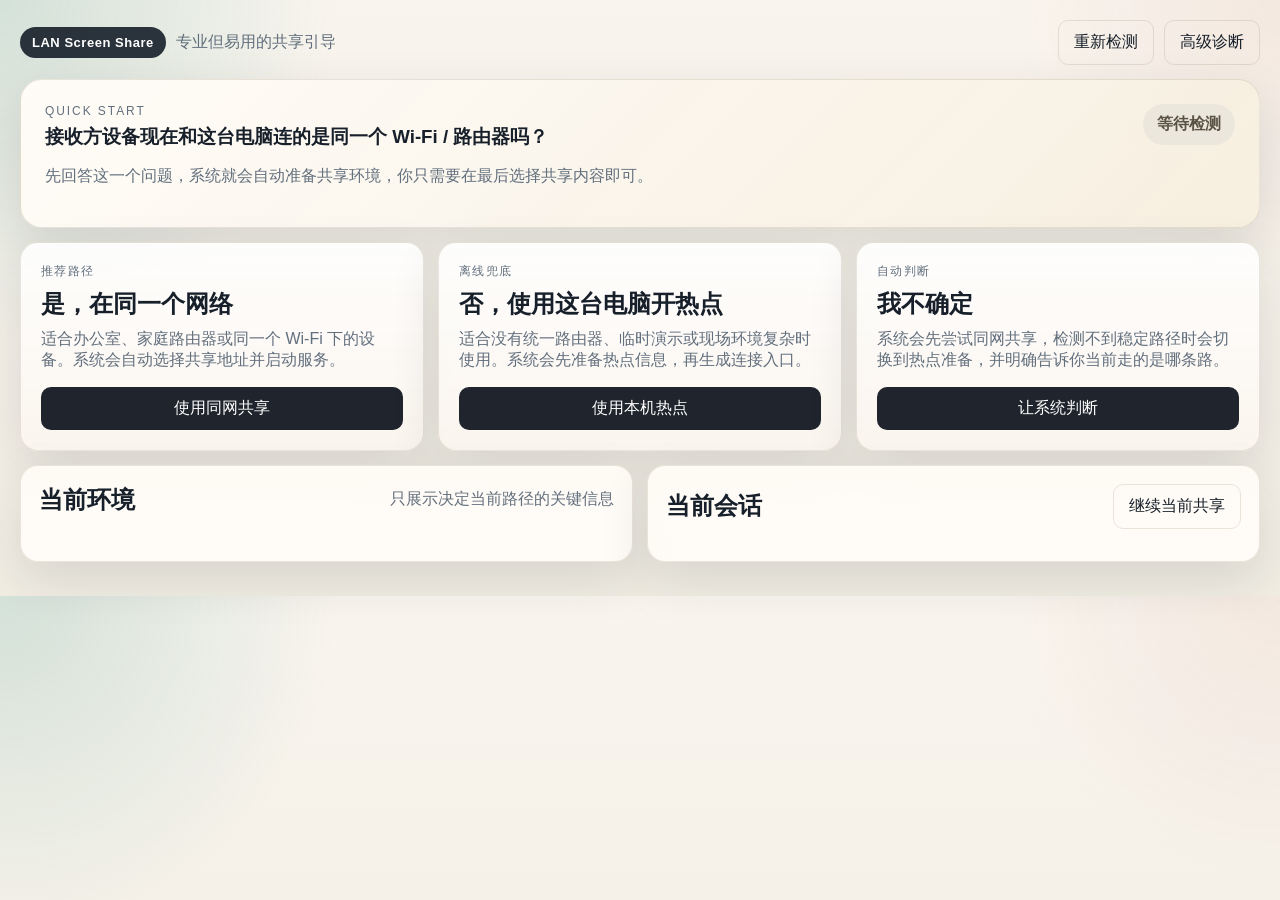
==== src/desktop_host/webui/index.html @ 903e1a06 "bug fix" ====
<!doctype html>
<html lang="zh-CN">
<head>
  <meta charset="utf-8">
  <meta name="viewport" content="width=device-width, initial-scale=1">
  <title>LanScreenShare 引导与控制台</title>
  <link rel="stylesheet" href="./style.css">
</head>
<body>
  <div class="shell">
    <section class="guided-route active" data-route-view="guide">
      <div class="guided-topbar">
        <div class="guided-appmeta">
          <span class="guided-badge">LAN Screen Share</span>
          <span class="muted">专业但易用的共享引导</span>
        </div>
        <div class="action-row compact">
          <button class="ghost" data-command="request-snapshot">重新检测</button>
          <button class="ghost" data-route-target="advanced">高级诊断</button>
        </div>
      </div>

      <article class="guided-status-card">
        <div class="guided-status-head">
          <div>
            <p class="eyebrow">Quick Start</p>
            <h1>接收方设备现在和这台电脑连的是同一个 Wi-Fi / 路由器吗？</h1>
            <p class="subtitle">先回答这一个问题，系统就会自动准备共享环境，你只需要在最后选择共享内容即可。</p>
          </div>
          <div class="status" id="guideBridgeBadge">等待检测</div>
        </div>
      </article>

      <section class="choice-grid">
        <article class="choice-card">
          <div class="choice-copy">
            <p class="choice-kicker">推荐路径</p>
            <h2>是，在同一个网络</h2>
            <p>适合办公室、家庭路由器或同一个 Wi-Fi 下的设备。系统会自动选择共享地址并启动服务。</p>
          </div>
          <button data-guided-choice="lan">使用同网共享</button>
        </article>

        <article class="choice-card">
          <div class="choice-copy">
            <p class="choice-kicker">离线兜底</p>
            <h2>否，使用这台电脑开热点</h2>
            <p>适合没有统一路由器、临时演示或现场环境复杂时使用。系统会先准备热点信息，再生成连接入口。</p>
          </div>
          <button data-guided-choice="hotspot">使用本机热点</button>
        </article>

        <article class="choice-card">
          <div class="choice-copy">
            <p class="choice-kicker">自动判断</p>
            <h2>我不确定</h2>
            <p>系统会先尝试同网共享，检测不到稳定路径时会切换到热点准备，并明确告诉你当前走的是哪条路。</p>
          </div>
          <button data-guided-choice="auto">让系统判断</button>
        </article>
      </section>

      <section class="summary-grid">
        <article class="card">
          <div class="card-head">
            <h2>当前环境</h2>
            <span class="muted">只展示决定当前路径的关键信息</span>
          </div>
          <dl id="guideEnvironmentCard"></dl>
        </article>

        <article class="card">
          <div class="card-head">
            <h2>当前会话</h2>
            <button class="ghost" id="guideResumeBtn" data-guided-action="resume-share">继续当前共享</button>
          </div>
          <dl id="guideSessionCard"></dl>
        </article>
      </section>
    </section>

    <section class="guided-route" data-route-view="prepare" hidden>
      <div class="guided-topbar">
        <div class="guided-appmeta">
          <span class="guided-badge">自动准备</span>
          <span class="muted" id="prepareModeBadgeText">系统正在整理共享路径</span>
        </div>
        <div class="action-row compact">
          <button class="ghost" data-route-target="guide">返回选择</button>
          <button class="ghost" data-route-target="advanced">高级诊断</button>
        </div>
      </div>

      <article class="guided-status-card">
        <div class="guided-status-head">
          <div>
            <p class="eyebrow">Auto Prepare</p>
            <h1 id="prepareTitle">正在准备共享环境</h1>
            <p class="subtitle" id="prepareDetail">系统正在检测网络、整理连接信息，并启动本地共享服务。</p>
          </div>
          <div class="status" id="prepareBadge">处理中</div>
        </div>

        <p class="guided-inline-note" id="prepareModeNote">当前尚未选择路径。</p>
        <div class="step-list" id="prepareSteps"></div>

        <div class="action-row">
          <button id="preparePrimaryBtn" data-guided-action="prepare-primary">继续处理</button>
          <button class="secondary" id="prepareSecondaryBtn" data-guided-action="prepare-secondary">返回选择</button>
          <button class="ghost" data-command="request-snapshot">刷新状态</button>
        </div>
      </article>

      <section class="summary-grid">
        <article class="card">
          <h2>连接方式</h2>
          <dl id="prepareConnectionCard"></dl>
        </article>

        <article class="card">
          <h2>准备状态</h2>
          <dl id="prepareReadinessCard"></dl>
        </article>
      </section>

      <article class="card attention-card" id="prepareIssueCard" hidden>
        <div class="card-head">
          <h2 id="prepareIssueTitle">需要处理的问题</h2>
          <span class="muted" id="prepareIssueTag">阻塞</span>
        </div>
        <p class="attention-text" id="prepareIssueText">当前没有阻塞问题。</p>
      </article>
    </section>

    <section class="guided-route" data-route-view="share" hidden>
      <div class="guided-topbar">
        <div class="guided-appmeta">
          <span class="guided-badge">共享页面</span>
          <span class="muted">把连接方式交给对方，然后开始共享内容</span>
        </div>
        <div class="action-row compact">
          <button class="ghost" data-route-target="guide">更换连接方式</button>
          <button class="ghost" data-route-target="advanced">高级诊断</button>
        </div>
      </div>

      <article class="guided-status-card">
        <div class="guided-status-head">
          <div>
            <p class="eyebrow">Share</p>
            <h1 id="shareTitle">等待选择共享内容</h1>
            <p class="subtitle" id="shareDetail">共享服务已经准备好。点击开始共享，然后在打开的共享窗口中选择要共享的内容。</p>
          </div>
          <div class="status" id="shareBadge">待开始</div>
        </div>

        <p class="guided-inline-note" id="shareHelperText">对方可以先扫码或打开地址，你再开始共享窗口或屏幕。</p>

        <div class="action-row large-actions">
          <button id="shareStartBtn" data-guided-action="open-share">开始共享</button>
          <button class="secondary" id="shareStopBtn" data-guided-action="stop-share">停止共享</button>
          <button class="secondary" id="shareChooseBtn" data-guided-action="choose-share">选择共享窗口</button>
        </div>
      </article>

      <article class="card attention-card" id="shareAttentionCard" hidden>
        <div class="card-head">
          <h2 id="shareAttentionTitle">共享前还差一步</h2>
          <button class="secondary" id="shareAttentionBtn" data-guided-action="share-attention-action">去处理</button>
        </div>
        <p class="attention-text" id="shareAttentionText">当前没有额外提醒。</p>
      </article>

      <section class="summary-grid">
        <article class="card">
          <div class="card-head">
            <h2>让对方连接</h2>
            <div class="action-row compact">
              <button class="secondary" data-command="copy-viewer-url">复制地址</button>
              <button class="ghost" data-command="show-qr">显示二维码</button>
            </div>
          </div>
          <dl id="shareAccessCard"></dl>
        </article>

        <article class="card">
          <h2>当前连接方式</h2>
          <dl id="shareMethodCard"></dl>
        </article>
      </section>

      <section class="summary-grid">
        <article class="card">
          <h2>连接状态</h2>
          <dl id="shareSessionCard"></dl>
        </article>

        <article class="card">
          <h2>下一步</h2>
          <div class="suggestions" id="shareNextSteps"></div>
        </article>
      </section>

      <section class="summary-grid">
        <article class="card debug-card">
          <div class="card-head">
            <h2>Debug Trace</h2>
            <button class="ghost" id="shareDebugClearBtn" data-local-action="clear-share-debug">Clear</button>
          </div>
          <dl id="shareDebugMeta"></dl>
          <pre class="debug-log" id="shareDebugLog">No debug entries yet.</pre>
        </article>
      </section>
    </section>

    <div class="advanced-shell" data-route-view="advanced" hidden>
      <header class="hero">
        <div class="hero-copy">
          <p class="eyebrow">Migration Workspace</p>
          <h1>HTML Admin Shell</h1>
          <p class="subtitle">The desktop-only admin shell is now the primary operator workspace for Dashboard, Session, Network, Sharing, Monitor, Diagnostics, and Settings.</p>
        </div>
        <div class="hero-meta">
          <div class="status idle" id="bridgeStatus">Waiting for bridge</div>
          <div class="action-row compact">
            <button class="ghost" data-route-target="last-simple">返回简化模式</button>
          </div>
          <div class="native-note">The HTML admin shell now owns the main workflow. Native pages remain in place only as a fallback when WebView2 is unavailable.</div>
        </div>
      </header>

      <nav class="tabs">
        <button class="tab active" data-tab="dashboard">Dashboard</button>
        <button class="tab" data-tab="session">Session</button>
        <button class="tab" data-tab="network">Network</button>
        <button class="tab" data-tab="sharing">Sharing</button>
        <button class="tab" data-tab="monitor">Monitor</button>
        <button class="tab" data-tab="diagnostics">Diagnostics</button>
        <button class="tab" data-tab="settings">Settings</button>
      </nav>

      <section class="view active" data-view="dashboard">
        <section class="dashboard-lead">
          <article class="status-panel">
            <div class="status-kicker">Current Readiness</div>
            <div class="status-label" id="dashboardStateLabel">Waiting</div>
            <div class="status-detail" id="dashboardStateDetail">Requesting state from the native bridge.</div>
            <dl class="status-grid" id="dashboardStatusGrid"></dl>
            <div class="action-row">
              <button data-command="start-and-open-host">Start Sharing</button>
              <button class="secondary" data-tab-target="session">Continue Setup</button>
              <button class="secondary" data-command="refresh-network">Refresh Network</button>
              <button class="ghost" data-command="request-snapshot">Refresh Snapshot</button>
            </div>
          </article>
        </section>

        <section class="summary-grid">
          <article class="card">
            <h2>Network</h2>
            <dl id="dashboardNetworkCard"></dl>
          </article>
          <article class="card">
            <h2>Service</h2>
            <dl id="dashboardServiceCard"></dl>
          </article>
          <article class="card">
            <h2>Sharing</h2>
            <dl id="dashboardSharingCard"></dl>
          </article>
          <article class="card">
            <h2>Health</h2>
            <dl id="dashboardHealthCard"></dl>
          </article>
        </section>

        <section class="summary-grid">
          <article class="card">
            <div class="card-head">
              <h2>Share Wizard Handoff</h2>
              <button class="ghost" data-command="show-share-wizard">Open Share Wizard</button>
            </div>
            <dl id="dashboardHandoffCard"></dl>
            <div class="action-row compact">
              <button data-command="show-share-wizard">Open Share Wizard</button>
              <button class="secondary" data-command="show-qr">Show QR / Share Card</button>
              <button class="secondary" data-command="copy-viewer-url">Copy Viewer URL</button>
            </div>
          </article>
          <article class="card">
            <div class="card-head">
              <h2>Quick Fix</h2>
              <span class="muted">Shortest recovery path before opening full diagnostics.</span>
            </div>
            <div class="quick-fix-list" id="dashboardQuickFixes"></div>
          </article>
        </section>

        <section class="card">
          <div class="card-head">
            <h2>Recent Suggestions</h2>
          </div>
          <div class="suggestions" id="suggestions"></div>
        </section>
      </section>

      <section class="view" data-view="session">
        <section class="session-layout">
          <article class="card form-card">
            <div class="card-head">
              <h2>Session Basics</h2>
              <button class="ghost" data-command="generate-room-token">Auto Generate</button>
            </div>
            <label class="field">
              <span>Room</span>
              <input id="roomInput" type="text" autocomplete="off">
            </label>
            <label class="field">
              <span>Token</span>
              <input id="tokenInput" type="text" autocomplete="off">
            </label>
            <label class="field">
              <span>Bind</span>
              <input id="bindInput" type="text" autocomplete="off">
            </label>
            <label class="field">
              <span>Port</span>
              <input id="portInput" type="number" min="1" max="65535">
            </label>
            <div class="action-row compact">
              <button data-command="apply-session">Apply Session</button>
              <button class="secondary" data-command="refresh-network">Refresh IP</button>
            </div>

            <div class="divider"></div>

            <h3>Run Control</h3>
            <div class="action-grid">
              <button data-command="start-server">Start</button>
              <button class="secondary" data-command="stop-server">Stop</button>
              <button class="secondary" data-command="service-only">Service Only</button>
              <button data-command="start-and-open-host">Start + Open Host</button>
            </div>
          </article>

          <article class="stack">
            <section class="card">
              <div class="card-head">
                <h2>Session Summary</h2>
                <button class="ghost" data-command="copy-viewer-url">Copy Viewer URL</button>
              </div>
              <dl id="sessionSummary"></dl>
            </section>
            <section class="card">
              <div class="card-head">
                <h2>Runtime</h2>
                <button class="ghost" data-command="open-host">Open Host</button>
              </div>
              <dl id="sessionRuntimeCard"></dl>
            </section>
            <section class="card preview-card">
              <div class="card-head">
                <div>
                  <h2>Host Preview</h2>
                  <p class="muted">The same `/host` page is embedded here so the operator can stay inside Session Setup.</p>
                </div>
                <div class="action-row compact">
                  <div class="status idle status-inline" id="hostPreviewBadge">Idle</div>
                  <button class="ghost" data-local-action="reload-preview">Reload Preview</button>
                  <button class="secondary" data-command="open-host">Open Host In Browser</button>
                </div>
              </div>

              <div class="preview-surface">
                <iframe
                  id="hostPreviewFrame"
                  title="Host Preview"
                  referrerpolicy="no-referrer"
                  allow="display-capture *">
                </iframe>
                <div class="preview-empty" id="hostPreviewEmpty">
                  <div class="preview-empty-inner">
                    <h3 id="hostPreviewEmptyTitle">Host Preview Unavailable</h3>
                    <p id="hostPreviewEmptyBody">Start the local service first, then the embedded Host page can load inside this panel.</p>
                    <div class="action-row">
                      <button data-command="start-server">Start Service</button>
                      <button class="secondary" data-command="open-host">Open Host In Browser</button>
                      <button class="ghost" data-command="request-snapshot">Refresh Snapshot</button>
                    </div>
                  </div>
                </div>
              </div>

              <p class="preview-note" id="hostPreviewNote">The preview only bypasses local self-signed certificates for loopback or private-LAN URLs in this desktop session.</p>
            </section>
          </article>
        </section>
      </section>

      <section class="view" data-view="network">
        <section class="summary-grid">
          <article class="card">
            <div class="card-head">
              <h2>Current Network Summary</h2>
              <button class="ghost" data-command="refresh-network">Re-Detect</button>
            </div>
            <dl id="networkSummary"></dl>
          </article>
          <article class="card">
            <h2>Wi-Fi Direct / Pairing</h2>
            <dl id="wifiDirectCard"></dl>
            <div class="action-row">
              <button class="secondary" data-command="open-connected-devices">Open Connected Devices</button>
              <button class="ghost" data-command="open-hotspot-settings">Open System Settings</button>
            </div>
          </article>
        </section>

        <section class="summary-grid">
          <article class="card">
            <div class="card-head">
              <h2>Remote Viewer Path</h2>
              <button class="ghost" data-command="run-network-diagnostics">Run Diagnostics</button>
            </div>
            <dl id="networkDiagnosticsCard"></dl>
            <div class="action-row">
              <button data-command="open-firewall-settings">Open Firewall Settings</button>
              <button class="secondary" data-command="run-network-diagnostics">Collect Report</button>
              <button class="secondary" data-command="check-webview-runtime">Check WebView2 Runtime</button>
              <button class="secondary" data-command="trust-local-certificate">Trust Local Certificate</button>
              <button class="ghost" data-command="export-remote-probe-guide">Export Probe Guide</button>
            </div>
          </article>
        </section>

        <section class="card">
          <div class="card-head">
            <h2>Adapter Candidates</h2>
            <span class="muted">Choose which LAN address should be treated as the primary sharing endpoint.</span>
          </div>
          <div class="candidate-list" id="adapterList"></div>
        </section>

        <section class="summary-grid">
          <article class="card form-card">
            <div class="card-head">
              <h2>Hotspot</h2>
              <button class="ghost" data-command="auto-hotspot">Auto Generate</button>
            </div>
            <label class="field">
              <span>SSID</span>
              <input id="hotspotSsidInput" type="text" autocomplete="off">
            </label>
            <label class="field">
              <span>Password</span>
              <input id="hotspotPasswordInput" type="text" autocomplete="off">
            </label>
            <div class="action-row compact">
              <button id="applyHotspotBtn" data-command="apply-hotspot">Apply Hotspot Config</button>
              <button id="startHotspotBtn" class="secondary" data-command="start-hotspot">Start Hotspot</button>
              <button id="stopHotspotBtn" class="secondary" data-command="stop-hotspot">Stop Hotspot</button>
              <button class="ghost" data-command="open-hotspot-settings">System Hotspot Settings</button>
            </div>
          </article>
          <article class="card">
            <h2>Hotspot Status</h2>
            <dl id="hotspotCard"></dl>
          </article>
        </section>
      </section>

      <section class="view" data-view="sharing">
        <section class="summary-grid">
          <article class="card">
            <div class="card-head">
              <h2>Access Entry</h2>
              <button class="ghost" data-command="request-snapshot">Refresh Snapshot</button>
            </div>
            <dl id="sharingAccessCard"></dl>
            <div class="action-row">
              <button data-command="copy-host-url">Copy Host URL</button>
              <button class="secondary" data-command="copy-viewer-url">Copy Viewer URL</button>
              <button class="secondary" data-command="open-host">Open Host</button>
              <button class="secondary" data-command="open-viewer">Open Viewer</button>
            </div>
          </article>
          <article class="card">
            <div class="card-head">
              <h2>Offline Materials</h2>
              <button class="ghost" data-command="export-bundle">Export Bundle</button>
            </div>
            <dl id="sharingMaterialCard"></dl>
            <div class="action-row">
              <button data-command="show-share-wizard">Open Share Wizard</button>
              <button class="secondary" data-command="open-output">Open Output Folder</button>
              <button class="secondary" data-command="refresh-bundle">Refresh Bundle</button>
            </div>
          </article>
        </section>

        <section class="card">
          <h2>Access Guidance</h2>
          <div class="guide-list" id="sharingGuide"></div>
        </section>
      </section>

      <section class="view" data-view="monitor">
        <section class="metric-grid" id="monitorMetrics"></section>
        <section class="summary-grid">
          <article class="card">
            <h2>Timeline</h2>
            <pre id="timelineText">No timeline events yet.</pre>
          </article>
          <article class="card">
            <h2>Live Log Tail</h2>
            <pre id="logTailText">No logs yet.</pre>
          </article>
        </section>
      </section>

      <section class="view" data-view="diagnostics">
        <section class="summary-grid">
          <article class="card">
            <h2>Checklist</h2>
            <div class="checklist" id="diagChecklist"></div>
          </article>
          <article class="card">
            <h2>Actions</h2>
            <div class="suggestions" id="diagActions"></div>
          </article>
        </section>

        <section class="summary-grid">
          <article class="card">
            <h2>Export Paths</h2>
            <dl id="diagPaths"></dl>
            <div class="action-row">
              <button data-command="open-output">Open Output</button>
              <button class="secondary" data-command="open-report">Open Report</button>
              <button class="secondary" data-command="refresh-bundle">Refresh Bundle</button>
              <button class="ghost" data-command="export-bundle">Export Bundle</button>
            </div>
          </article>
          <article class="card">
            <h2>Current Warning</h2>
            <p class="muted" id="diagWarningText">None</p>
            <div class="action-row compact">
              <button data-command="open-firewall-settings">Open Firewall Settings</button>
              <button class="secondary" data-command="run-network-diagnostics">Run Network Diagnostics</button>
              <button class="secondary" data-command="check-webview-runtime">Check WebView2 Runtime</button>
              <button class="secondary" data-command="trust-local-certificate">Trust Local Certificate</button>
              <button class="ghost" data-command="export-remote-probe-guide">Export Probe Guide</button>
            </div>
          </article>
        </section>
      </section>

      <section class="view" data-view="settings">
        <section class="summary-grid">
          <article class="card">
            <h2>General</h2>
            <dl id="settingsGeneral"></dl>
          </article>
          <article class="card">
            <h2>Sharing Defaults</h2>
            <dl id="settingsSharing"></dl>
          </article>
          <article class="card">
            <h2>Logging</h2>
            <dl id="settingsLogging"></dl>
          </article>
          <article class="card">
            <h2>Advanced</h2>
            <dl id="settingsAdvanced"></dl>
          </article>
        </section>
      </section>

      <section class="card">
        <div class="card-head">
          <h2>Raw Snapshot</h2>
          <div class="action-row compact">
            <button class="ghost" data-command="request-snapshot">Refresh Snapshot</button>
            <span class="muted">Useful while the HTML shell is still under active migration.</span>
          </div>
        </div>
        <pre id="rawState">{}</pre>
      </section>
    </div>
  </div>

  <script src="./app.js"></script>
</body>
</html>
---- src/desktop_host/webui/style.css ----
:root {
  color-scheme: light;
  --bg: #f1ede3;
  --ink: #17202a;
  --muted: #626f7d;
  --card: rgba(255, 252, 247, 0.94);
  --line: rgba(110, 87, 49, 0.14);
  --accent: #0f7b6c;
  --accent-soft: #d2f0eb;
  --danger: #bb4d3f;
  --shadow: 0 18px 50px rgba(23, 32, 42, 0.12);
  --font: "Segoe UI", "Aptos", sans-serif;
}

* {
  box-sizing: border-box;
}

body {
  margin: 0;
  font-family: var(--font);
  color: var(--ink);
  background:
    radial-gradient(circle at top left, rgba(15, 123, 108, 0.16), transparent 24%),
    radial-gradient(circle at top right, rgba(187, 77, 63, 0.08), transparent 20%),
    linear-gradient(180deg, #f9f5ee 0%, var(--bg) 100%);
}

.shell {
  max-width: 1320px;
  margin: 0 auto;
  padding: 20px;
}

.guided-route[hidden],
.advanced-shell[hidden] {
  display: none;
}

.guided-route {
  animation: fade-in 180ms ease-out;
}

.guided-topbar {
  display: flex;
  justify-content: space-between;
  align-items: center;
  gap: 18px;
  margin-bottom: 14px;
}

.guided-appmeta {
  display: flex;
  flex-wrap: wrap;
  gap: 10px;
  align-items: center;
}

.guided-badge {
  display: inline-flex;
  align-items: center;
  padding: 8px 12px;
  border-radius: 999px;
  background: rgba(23, 32, 42, 0.9);
  color: #fff;
  font-size: 13px;
  font-weight: 600;
  letter-spacing: 0.04em;
}

.guided-status-card {
  background: linear-gradient(135deg, rgba(255, 252, 247, 0.98), rgba(246, 238, 223, 0.96));
  border: 1px solid var(--line);
  border-radius: 22px;
  box-shadow: var(--shadow);
  padding: 24px;
  margin-bottom: 14px;
}

.guided-status-head {
  display: flex;
  justify-content: space-between;
  gap: 18px;
  align-items: flex-start;
}

.guided-inline-note {
  margin: 14px 0 0;
  color: var(--muted);
  max-width: 860px;
}

.choice-grid {
  display: grid;
  grid-template-columns: repeat(3, minmax(0, 1fr));
  gap: 14px;
  margin-bottom: 14px;
}

.choice-card {
  display: grid;
  gap: 16px;
  padding: 20px;
  border-radius: 18px;
  border: 1px solid var(--line);
  background:
    linear-gradient(180deg, rgba(255, 255, 255, 0.9), rgba(250, 245, 238, 0.96));
  box-shadow: var(--shadow);
}

.choice-copy {
  display: grid;
  gap: 10px;
}

.choice-kicker {
  margin: 0;
  font-size: 12px;
  letter-spacing: 0.12em;
  text-transform: uppercase;
  color: var(--accent);
}

.choice-card h2 {
  font-size: 24px;
  line-height: 1.2;
}

.choice-card p {
  margin: 0;
  color: var(--muted);
}

.step-list {
  display: grid;
  gap: 10px;
  margin: 18px 0;
}

.step-item {
  display: grid;
  grid-template-columns: 36px 1fr;
  gap: 12px;
  align-items: center;
  padding: 12px 14px;
  border-radius: 14px;
  border: 1px solid rgba(115, 94, 61, 0.14);
  background: rgba(255, 255, 255, 0.74);
}

.step-index {
  display: inline-flex;
  align-items: center;
  justify-content: center;
  width: 36px;
  height: 36px;
  border-radius: 999px;
  background: rgba(23, 32, 42, 0.08);
  color: var(--ink);
  font-weight: 700;
}

.step-copy {
  display: grid;
  gap: 4px;
}

.step-copy strong {
  font-size: 15px;
}

.step-copy span {
  color: var(--muted);
  font-size: 13px;
}

.step-item.is-complete {
  border-color: rgba(15, 123, 108, 0.22);
  background: rgba(210, 240, 235, 0.8);
}

.step-item.is-complete .step-index {
  background: var(--accent);
  color: #fff;
}

.step-item.is-current {
  border-color: rgba(15, 123, 108, 0.28);
  box-shadow: 0 0 0 3px rgba(15, 123, 108, 0.08);
}

.step-item.is-blocked {
  border-color: rgba(187, 77, 63, 0.3);
  background: rgba(187, 77, 63, 0.08);
}

.step-item.is-blocked .step-index {
  background: var(--danger);
  color: #fff;
}

.attention-card {
  margin-bottom: 14px;
  border-color: rgba(214, 161, 70, 0.2);
  background: rgba(255, 250, 240, 0.96);
}

.attention-text {
  margin: 0;
  color: #5f4a22;
  line-height: 1.6;
}

.debug-card {
  display: grid;
  gap: 14px;
}

.debug-log {
  margin: 0;
  min-height: 180px;
  max-height: 320px;
  overflow: auto;
  padding: 14px;
  border-radius: 14px;
  border: 1px solid rgba(23, 32, 42, 0.12);
  background: rgba(23, 32, 42, 0.96);
  color: #d9efe9;
  font: 12px/1.5 Consolas, "Cascadia Mono", monospace;
  white-space: pre-wrap;
  word-break: break-word;
}

.large-actions button {
  min-width: 148px;
}

.advanced-shell {
  display: block;
}

.hero,
.tabs,
.card {
  animation: fade-in 180ms ease-out;
}

.hero {
  display: flex;
  justify-content: space-between;
  gap: 24px;
  align-items: stretch;
  margin-bottom: 18px;
}

.eyebrow {
  margin: 0 0 6px;
  font-size: 12px;
  letter-spacing: 0.16em;
  text-transform: uppercase;
  color: var(--muted);
}

h1,
h2,
h3 {
  margin: 0;
}

.subtitle,
.muted {
  color: var(--muted);
}

.hero-meta {
  display: flex;
  flex-direction: column;
  gap: 10px;
  align-items: flex-end;
}

.status {
  padding: 10px 14px;
  border-radius: 999px;
  background: #ece7dc;
  color: #5a5345;
  font-weight: 600;
}

.status.ok {
  background: var(--accent-soft);
  color: var(--accent);
}

.status.warn {
  background: rgba(214, 161, 70, 0.18);
  color: #8c5a0a;
}

.status-inline {
  padding: 8px 12px;
  font-size: 13px;
}

.native-note {
  max-width: 320px;
  text-align: right;
  color: var(--muted);
  font-size: 13px;
}

.tabs {
  display: flex;
  flex-wrap: wrap;
  gap: 10px;
  margin-bottom: 18px;
}

button {
  border: 0;
  border-radius: 10px;
  padding: 11px 15px;
  background: #20242c;
  color: #fff;
  cursor: pointer;
  font: inherit;
}

button:hover {
  background: #2d343f;
}

.tab,
.ghost,
.secondary {
  background: transparent;
  color: var(--ink);
  border: 1px solid var(--line);
}

.tab.active {
  background: #20242c;
  color: #fff;
}

.ghost:hover,
.secondary:hover,
.tab:hover {
  background: #e2dccf;
}

.view {
  display: none;
  margin-bottom: 14px;
}

.view.active {
  display: block;
}

.dashboard-lead {
  margin-bottom: 14px;
}

.status-panel {
  background: linear-gradient(135deg, rgba(255, 252, 247, 0.98), rgba(245, 239, 227, 0.96));
  border: 1px solid var(--line);
  border-radius: 22px;
  box-shadow: var(--shadow);
  padding: 22px;
}

.status-kicker {
  font-size: 12px;
  letter-spacing: 0.12em;
  text-transform: uppercase;
  color: var(--muted);
  margin-bottom: 8px;
}

.status-label {
  font-size: 34px;
  line-height: 1.1;
  font-weight: 700;
  margin-bottom: 8px;
}

.tone-ready,
.tone-sharing {
  color: var(--accent);
}

.tone-error {
  color: var(--danger);
}

.tone-not-ready {
  color: #6b5b43;
}

.status-detail {
  color: var(--muted);
  margin-bottom: 14px;
  max-width: 760px;
}

.summary-grid,
.status-grid,
.session-layout,
.metric-grid,
.action-grid {
  display: grid;
  gap: 14px;
}

.summary-grid {
  grid-template-columns: repeat(2, minmax(0, 1fr));
  margin-bottom: 14px;
}

.status-grid {
  grid-template-columns: repeat(2, minmax(0, 1fr));
  margin: 0 0 18px;
}

.session-layout {
  grid-template-columns: minmax(320px, 420px) minmax(0, 1fr);
}

.metric-grid {
  grid-template-columns: repeat(5, minmax(0, 1fr));
  margin-bottom: 14px;
}

.action-grid {
  grid-template-columns: repeat(2, minmax(0, 1fr));
}

.card {
  background: var(--card);
  border: 1px solid var(--line);
  border-radius: 18px;
  box-shadow: var(--shadow);
  padding: 18px;
}

.card-head {
  display: flex;
  justify-content: space-between;
  align-items: center;
  gap: 12px;
  margin-bottom: 12px;
}

dl {
  margin: 14px 0 0;
}

.row {
  display: grid;
  grid-template-columns: 132px 1fr;
  gap: 10px;
  padding: 8px 0;
  border-bottom: 1px solid rgba(215, 206, 192, 0.6);
}

.row:last-child {
  border-bottom: 0;
}

dt {
  color: var(--muted);
}

dd {
  margin: 0;
  word-break: break-word;
}

.action-row {
  display: flex;
  flex-wrap: wrap;
  gap: 10px;
}

.action-row.compact {
  align-items: center;
}

.suggestions,
.guide-list,
.candidate-list,
.checklist,
.stack {
  display: grid;
  gap: 12px;
}

.suggestion,
.guide,
.candidate,
.checkitem,
.metric {
  padding: 14px;
  border-radius: 14px;
  border: 1px solid var(--line);
  background: rgba(255, 255, 255, 0.74);
}

.suggestion h3,
.guide h3,
.candidate h3,
.preview-card h2 {
  margin: 0 0 6px;
}

.suggestion p,
.guide p,
.candidate p,
.preview-card p,
.checkitem span {
  margin: 0;
  color: var(--muted);
}

.candidate {
  display: flex;
  justify-content: space-between;
  align-items: center;
  gap: 12px;
}

.chip-row {
  display: flex;
  flex-wrap: wrap;
  gap: 8px;
  margin-top: 10px;
}

.chip {
  padding: 4px 10px;
  border-radius: 999px;
  background: var(--accent-soft);
  color: var(--accent);
  font-size: 12px;
}

.checkitem {
  display: flex;
  justify-content: space-between;
  gap: 12px;
}

.field {
  display: grid;
  gap: 8px;
  margin-bottom: 12px;
}

.field span {
  color: var(--muted);
  font-size: 13px;
}

input {
  width: 100%;
  padding: 12px 13px;
  border-radius: 12px;
  border: 1px solid rgba(115, 94, 61, 0.2);
  background: rgba(255, 255, 255, 0.88);
  font: inherit;
  color: var(--ink);
}

.divider {
  height: 1px;
  background: var(--line);
  margin: 18px 0;
}

.metric {
  display: grid;
  gap: 8px;
}

.metric span {
  color: var(--muted);
  font-size: 12px;
  text-transform: uppercase;
  letter-spacing: 0.08em;
}

.metric strong {
  font-size: 24px;
}

.empty {
  padding: 20px;
  border-radius: 14px;
  border: 1px dashed var(--line);
  color: var(--muted);
}

.preview-surface {
  position: relative;
  min-height: 460px;
  border-radius: 16px;
  overflow: hidden;
  border: 1px solid rgba(115, 94, 61, 0.18);
  background:
    linear-gradient(180deg, rgba(13, 20, 30, 0.96), rgba(23, 31, 43, 0.98));
}

.preview-surface iframe {
  display: block;
  width: 100%;
  min-height: 460px;
  border: 0;
  background: #0f141b;
}

.preview-empty {
  position: absolute;
  inset: 0;
  display: flex;
  align-items: center;
  justify-content: center;
  padding: 24px;
  background:
    linear-gradient(180deg, rgba(15, 20, 27, 0.82), rgba(15, 20, 27, 0.58));
  color: #f4f6f8;
}

.preview-empty[hidden] {
  display: none;
}

.preview-empty-inner {
  max-width: 540px;
  text-align: center;
}

.preview-empty h3 {
  margin: 0 0 10px;
  font-size: 28px;
}

.preview-empty p,
.preview-note {
  color: var(--muted);
}

.preview-empty p {
  margin: 0 0 16px;
  color: rgba(244, 246, 248, 0.82);
}

.preview-note {
  margin: 14px 0 0;
}

pre {
  margin: 0;
  overflow: auto;
  padding: 14px;
  border-radius: 12px;
  background: #171b22;
  color: #eef2f7;
  min-height: 240px;
  white-space: pre-wrap;
}

@keyframes fade-in {
  from {
    opacity: 0;
    transform: translateY(8px);
  }
  to {
    opacity: 1;
    transform: translateY(0);
  }
}

@media (max-width: 900px) {
  .shell {
    padding: 16px;
  }

  .guided-topbar,
  .guided-status-head {
    flex-direction: column;
    align-items: flex-start;
  }

  .hero {
    flex-direction: column;
  }

  .hero-meta {
    align-items: flex-start;
  }

  .native-note {
    text-align: left;
    max-width: none;
  }

  .summary-grid,
  .status-grid,
  .session-layout,
  .metric-grid,
  .action-grid,
  .choice-grid {
    grid-template-columns: 1fr;
  }

  .row,
  .checkitem,
  .candidate {
    grid-template-columns: 1fr;
    display: grid;
  }

  .preview-surface,
  .preview-surface iframe {
    min-height: 320px;
  }
}

.quick-fix-list {
  display: grid;
  gap: 10px;
}

.quick-fix {
  display: flex;
  justify-content: space-between;
  align-items: flex-start;
  gap: 12px;
  padding: 12px 0;
  border-bottom: 1px solid rgba(215, 206, 192, 0.6);
}

.quick-fix:last-child {
  border-bottom: 0;
  padding-bottom: 0;
}

.quick-fix h3 {
  margin: 0 0 6px;
  font-size: 15px;
}

.quick-fix p {
  margin: 0;
  color: var(--muted);
}
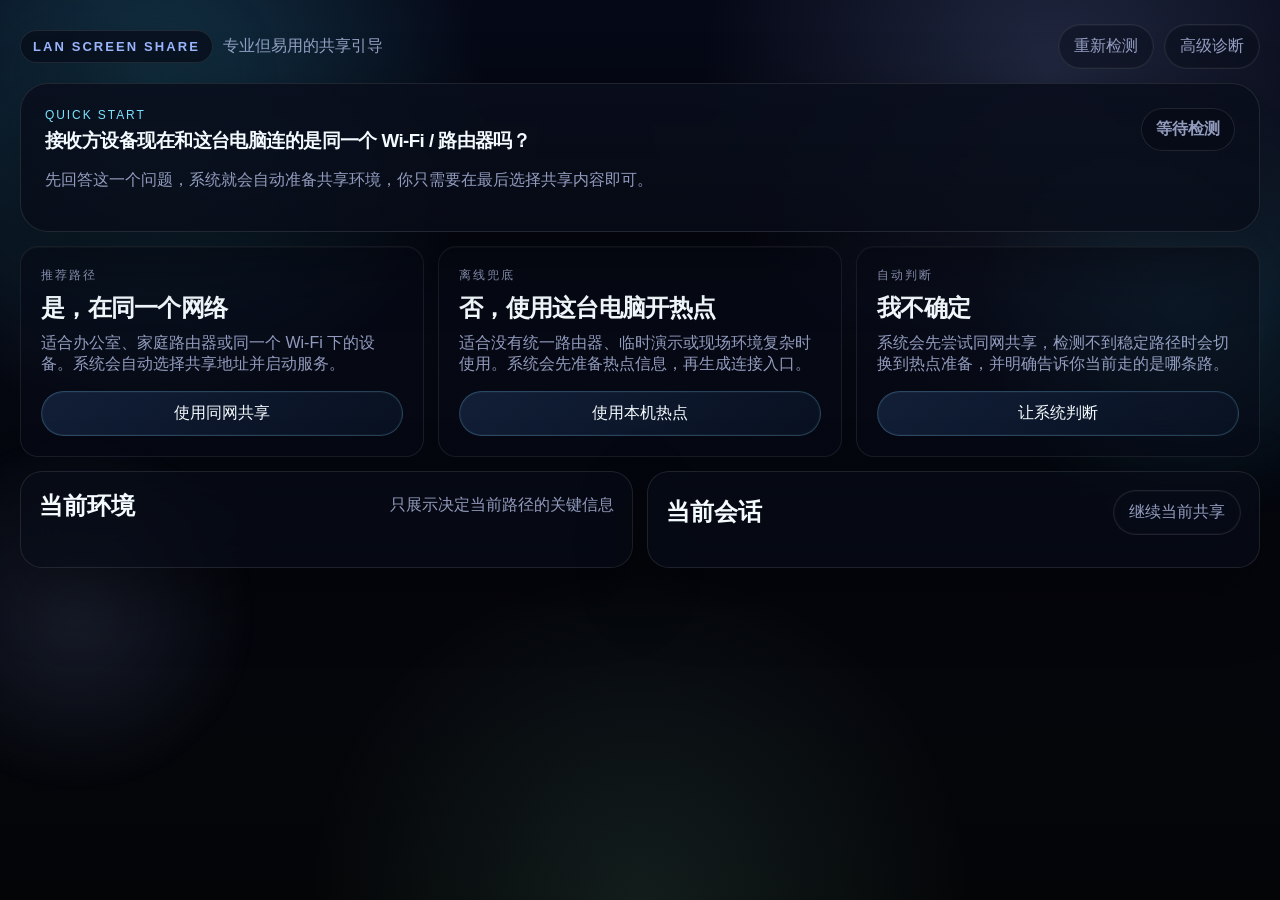
==== commit ec7a6381: "style update" ====
--- a/src/desktop_host/webui/index.html
+++ b/src/desktop_host/webui/index.html
@@ -3,10 +3,11 @@
 <head>
   <meta charset="utf-8">
   <meta name="viewport" content="width=device-width, initial-scale=1">
+  <meta name="theme-color" content="#050816">
   <title>LanScreenShare 引导与控制台</title>
   <link rel="stylesheet" href="./style.css">
 </head>
-<body>
+<body class="admin-page">
   <div class="shell">
     <section class="guided-route active" data-route-view="guide">
       <div class="guided-topbar">
@@ -391,7 +392,7 @@
                 </div>
               </div>
 
-              <p class="preview-note" id="hostPreviewNote">The preview only bypasses local self-signed certificates for loopback or private-LAN URLs in this desktop session.</p>
+              <p class="preview-note" id="hostPreviewNote">The preview loads the local host page over plain HTTP inside this desktop session.</p>
             </section>
           </article>
         </section>
@@ -427,7 +428,6 @@
               <button data-command="open-firewall-settings">Open Firewall Settings</button>
               <button class="secondary" data-command="run-network-diagnostics">Collect Report</button>
               <button class="secondary" data-command="check-webview-runtime">Check WebView2 Runtime</button>
-              <button class="secondary" data-command="trust-local-certificate">Trust Local Certificate</button>
               <button class="ghost" data-command="export-remote-probe-guide">Export Probe Guide</button>
             </div>
           </article>
@@ -548,7 +548,6 @@
               <button data-command="open-firewall-settings">Open Firewall Settings</button>
               <button class="secondary" data-command="run-network-diagnostics">Run Network Diagnostics</button>
               <button class="secondary" data-command="check-webview-runtime">Check WebView2 Runtime</button>
-              <button class="secondary" data-command="trust-local-certificate">Trust Local Certificate</button>
               <button class="ghost" data-command="export-remote-probe-guide">Export Probe Guide</button>
             </div>
           </article>
--- a/src/desktop_host/webui/style.css
+++ b/src/desktop_host/webui/style.css
@@ -1,15 +1,21 @@
 :root {
-  color-scheme: light;
-  --bg: #f1ede3;
-  --ink: #17202a;
-  --muted: #626f7d;
-  --card: rgba(255, 252, 247, 0.94);
-  --line: rgba(110, 87, 49, 0.14);
-  --accent: #0f7b6c;
-  --accent-soft: #d2f0eb;
-  --danger: #bb4d3f;
-  --shadow: 0 18px 50px rgba(23, 32, 42, 0.12);
-  --font: "Segoe UI", "Aptos", sans-serif;
+  color-scheme: dark;
+  --bg: #050816;
+  --bg-alt: #0b1220;
+  --ink: #f4fbff;
+  --muted: rgba(201, 212, 255, 0.72);
+  --card: rgba(8, 12, 24, 0.76);
+  --card-strong: rgba(6, 12, 24, 0.9);
+  --line: rgba(255, 255, 255, 0.1);
+  --line-strong: rgba(125, 211, 252, 0.22);
+  --accent: #7ce2ff;
+  --accent-strong: #9cb7ff;
+  --accent-soft: rgba(72, 214, 255, 0.14);
+  --ok: #8ff2d0;
+  --warn: #ffe18c;
+  --danger: #ff9a9a;
+  --shadow: 0 24px 68px rgba(0, 0, 0, 0.42);
+  --font: "Segoe UI Variable Display", "Aptos", "Segoe UI", sans-serif;
 }
 
 * {
@@ -21,9 +27,40 @@
   font-family: var(--font);
   color: var(--ink);
   background:
-    radial-gradient(circle at top left, rgba(15, 123, 108, 0.16), transparent 24%),
-    radial-gradient(circle at top right, rgba(187, 77, 63, 0.08), transparent 20%),
-    linear-gradient(180deg, #f9f5ee 0%, var(--bg) 100%);
+    radial-gradient(circle at 12% 10%, rgba(72, 214, 255, 0.22), transparent 24%),
+    radial-gradient(circle at 82% 8%, rgba(156, 183, 255, 0.18), transparent 26%),
+    radial-gradient(circle at 50% 100%, rgba(143, 242, 208, 0.1), transparent 30%),
+    linear-gradient(180deg, #050816 0%, #040507 100%);
+  min-height: 100vh;
+  overflow-x: hidden;
+  position: relative;
+}
+
+body::before,
+body::after {
+  content: "";
+  position: fixed;
+  inset: auto;
+  border-radius: 999px;
+  pointer-events: none;
+  filter: blur(10px);
+  opacity: 0.8;
+}
+
+body::before {
+  top: 10vh;
+  right: -10vw;
+  width: 34vw;
+  height: 34vw;
+  background: radial-gradient(circle, rgba(72, 214, 255, 0.18) 0%, rgba(72, 214, 255, 0) 72%);
+}
+
+body::after {
+  left: -8vw;
+  bottom: 12vh;
+  width: 28vw;
+  height: 28vw;
+  background: radial-gradient(circle, rgba(156, 183, 255, 0.16) 0%, rgba(156, 183, 255, 0) 72%);
 }
 
 .shell {
@@ -755,3 +792,320 @@
   margin: 0;
   color: var(--muted);
 }
+
+button,
+input,
+.card,
+.status-panel,
+.guided-status-card,
+.choice-card,
+.step-item,
+.suggestion,
+.guide,
+.candidate,
+.checkitem,
+.metric,
+.preview-surface,
+.debug-log,
+pre {
+  transition:
+    background-color 180ms ease,
+    border-color 180ms ease,
+    box-shadow 180ms ease,
+    color 180ms ease,
+    transform 180ms ease;
+}
+
+button {
+  border: 1px solid var(--line);
+  border-radius: 999px;
+  background: rgba(11, 20, 34, 0.78);
+  color: var(--ink);
+  backdrop-filter: blur(16px);
+  box-shadow: inset 0 0 0 1px rgba(255, 255, 255, 0.03);
+}
+
+button:hover {
+  background: rgba(18, 30, 52, 0.92);
+  border-color: var(--line-strong);
+  transform: translateY(-1px);
+}
+
+button:focus-visible,
+input:focus-visible {
+  outline: none;
+  box-shadow: 0 0 0 3px rgba(72, 214, 255, 0.18);
+}
+
+.tab,
+.ghost,
+.secondary {
+  background: rgba(8, 12, 24, 0.42);
+  color: var(--muted);
+  border-color: var(--line);
+}
+
+.tab.active,
+.guided-badge,
+button:not(.tab):not(.ghost):not(.secondary) {
+  background: linear-gradient(135deg, rgba(18, 32, 57, 0.96), rgba(9, 18, 34, 0.92));
+  border-color: rgba(125, 211, 252, 0.24);
+  color: var(--ink);
+}
+
+.ghost:hover,
+.secondary:hover,
+.tab:hover {
+  background: rgba(14, 26, 46, 0.92);
+  color: var(--ink);
+}
+
+.shell {
+  position: relative;
+  z-index: 1;
+  max-width: 1360px;
+  padding-top: 24px;
+  padding-bottom: 40px;
+}
+
+.muted,
+.subtitle,
+.native-note,
+.guided-inline-note,
+.status-detail,
+.preview-note,
+.empty,
+dt,
+.field span,
+.step-copy span,
+.suggestion p,
+.guide p,
+.candidate p,
+.preview-card p,
+.checkitem span,
+.quick-fix p {
+  color: var(--muted);
+}
+
+.guided-badge,
+.choice-kicker,
+.eyebrow,
+.status-kicker {
+  letter-spacing: 0.16em;
+  text-transform: uppercase;
+}
+
+.guided-badge,
+.status,
+.chip,
+.status-inline {
+  border: 1px solid var(--line);
+  backdrop-filter: blur(18px);
+}
+
+.guided-badge {
+  background: rgba(8, 12, 24, 0.74);
+  color: var(--accent-strong);
+  box-shadow: var(--shadow);
+}
+
+.guided-status-card,
+.status-panel,
+.card {
+  background:
+    linear-gradient(180deg, rgba(9, 14, 28, 0.9), rgba(7, 11, 22, 0.82));
+  border: 1px solid var(--line);
+  box-shadow: var(--shadow);
+  backdrop-filter: blur(22px);
+}
+
+.guided-status-card,
+.status-panel {
+  border-radius: 28px;
+}
+
+.card {
+  border-radius: 22px;
+}
+
+.choice-card,
+.suggestion,
+.guide,
+.candidate,
+.checkitem,
+.metric {
+  background: rgba(8, 12, 24, 0.56);
+  border: 1px solid rgba(255, 255, 255, 0.08);
+  box-shadow: inset 0 1px 0 rgba(255, 255, 255, 0.04);
+}
+
+.choice-card:hover,
+.suggestion:hover,
+.guide:hover,
+.candidate:hover,
+.metric:hover {
+  border-color: var(--line-strong);
+  background: rgba(10, 16, 30, 0.72);
+}
+
+.choice-kicker,
+.eyebrow,
+.status-kicker,
+.metric span {
+  color: var(--accent);
+}
+
+.status {
+  background: rgba(8, 12, 24, 0.7);
+  color: var(--muted);
+}
+
+.status.ok {
+  background: rgba(14, 40, 33, 0.74);
+  border-color: rgba(143, 242, 208, 0.24);
+  color: var(--ok);
+}
+
+.status.warn {
+  background: rgba(43, 29, 8, 0.74);
+  border-color: rgba(255, 225, 140, 0.24);
+  color: var(--warn);
+}
+
+.tone-ready,
+.tone-sharing {
+  color: var(--accent);
+}
+
+.tone-error {
+  color: var(--danger);
+}
+
+.tone-not-ready {
+  color: var(--muted);
+}
+
+.step-item {
+  border-color: rgba(255, 255, 255, 0.08);
+  background: rgba(8, 12, 24, 0.54);
+}
+
+.step-index {
+  background: rgba(255, 255, 255, 0.06);
+  color: var(--ink);
+  box-shadow: inset 0 0 0 1px rgba(255, 255, 255, 0.05);
+}
+
+.step-item.is-complete {
+  border-color: rgba(143, 242, 208, 0.22);
+  background: rgba(12, 34, 28, 0.76);
+}
+
+.step-item.is-complete .step-index {
+  background: linear-gradient(135deg, #54ddff, #84f0d1);
+  color: #041018;
+}
+
+.step-item.is-current {
+  border-color: var(--line-strong);
+  box-shadow:
+    0 0 0 3px rgba(72, 214, 255, 0.08),
+    inset 0 1px 0 rgba(255, 255, 255, 0.04);
+}
+
+.step-item.is-blocked {
+  border-color: rgba(255, 154, 154, 0.28);
+  background: rgba(49, 18, 26, 0.8);
+}
+
+.step-item.is-blocked .step-index {
+  background: linear-gradient(135deg, #ffb0b0, #ff8b8b);
+  color: #1a0307;
+}
+
+.attention-card {
+  border-color: rgba(255, 225, 140, 0.2);
+  background: linear-gradient(180deg, rgba(42, 28, 8, 0.88), rgba(28, 20, 10, 0.82));
+}
+
+.attention-text {
+  color: rgba(255, 237, 177, 0.94);
+}
+
+.row,
+.quick-fix {
+  border-bottom-color: rgba(255, 255, 255, 0.07);
+}
+
+.chip {
+  background: rgba(72, 214, 255, 0.12);
+  color: var(--accent);
+  border: 1px solid rgba(72, 214, 255, 0.14);
+}
+
+input {
+  border-color: rgba(255, 255, 255, 0.1);
+  background: rgba(6, 12, 24, 0.72);
+  color: var(--ink);
+  box-shadow: inset 0 1px 0 rgba(255, 255, 255, 0.03);
+}
+
+input::placeholder {
+  color: rgba(201, 212, 255, 0.42);
+}
+
+.divider {
+  background: rgba(255, 255, 255, 0.08);
+}
+
+.debug-log,
+pre {
+  border: 1px solid rgba(255, 255, 255, 0.08);
+  background: rgba(4, 9, 19, 0.94);
+  color: #c9d4ff;
+  box-shadow: inset 0 1px 0 rgba(255, 255, 255, 0.03);
+}
+
+.preview-surface {
+  border-color: rgba(255, 255, 255, 0.1);
+  background:
+    radial-gradient(circle at top, rgba(34, 69, 194, 0.16), transparent 36%),
+    linear-gradient(180deg, rgba(6, 12, 24, 0.96), rgba(4, 8, 18, 0.98));
+  box-shadow: var(--shadow);
+}
+
+.preview-surface iframe {
+  background: #04070e;
+}
+
+.preview-empty {
+  background:
+    linear-gradient(180deg, rgba(4, 8, 18, 0.82), rgba(4, 8, 18, 0.62));
+  color: var(--ink);
+}
+
+.preview-empty p {
+  color: rgba(244, 246, 248, 0.8);
+}
+
+.metric strong,
+.status-label,
+.choice-card h2,
+.guided-status-card h1,
+.preview-empty h3 {
+  letter-spacing: -0.03em;
+}
+
+.status-grid .card,
+.summary-grid .card,
+.action-grid .card,
+.session-layout .card {
+  background: rgba(8, 12, 24, 0.7);
+}
+
+@media (max-width: 900px) {
+  .shell {
+    padding-top: 18px;
+    padding-bottom: 28px;
+  }
+}
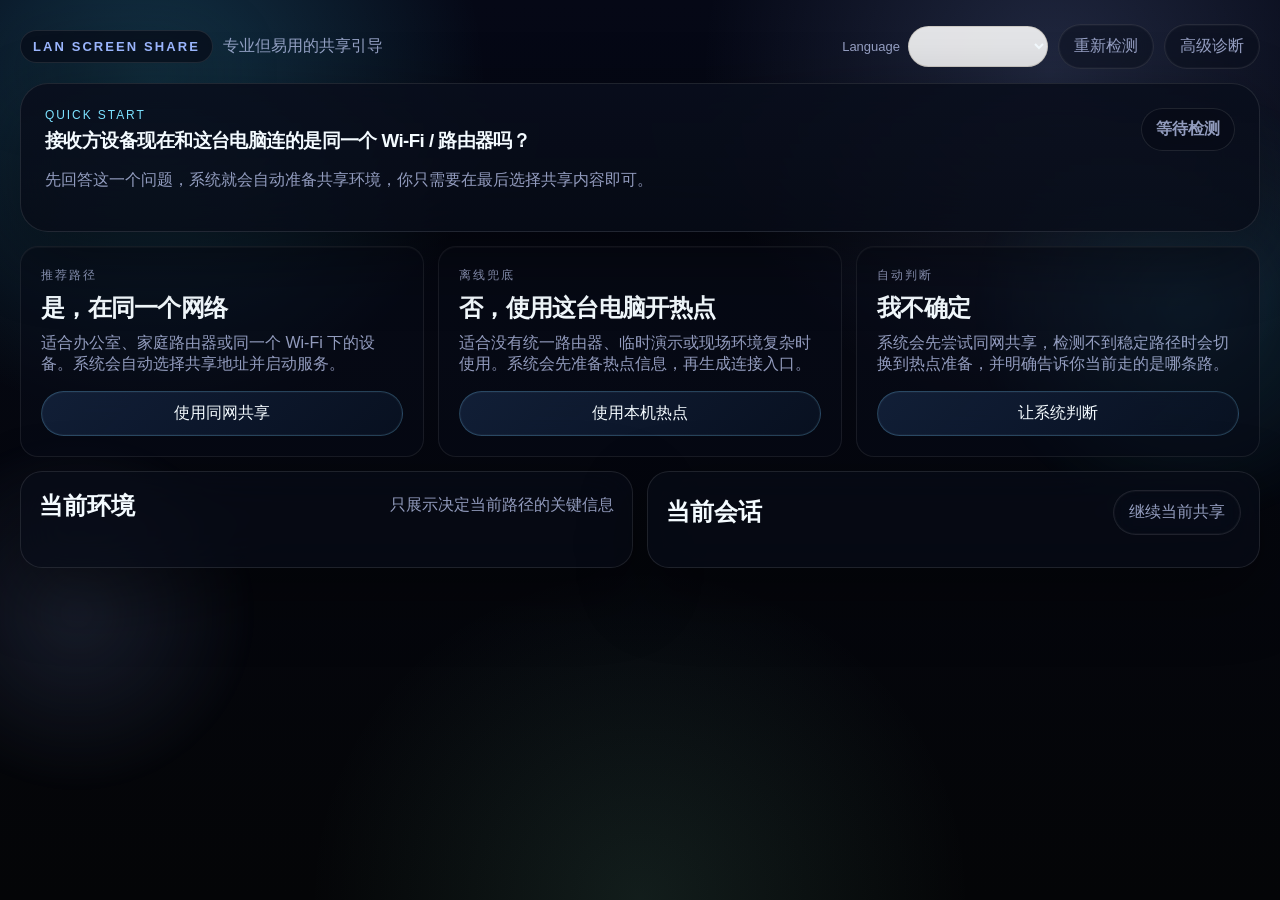
==== commit 2a0163af: "add i18n support" ====
--- a/src/desktop_host/webui/index.html
+++ b/src/desktop_host/webui/index.html
@@ -16,6 +16,10 @@
           <span class="muted">专业但易用的共享引导</span>
         </div>
         <div class="action-row compact">
+          <label class="locale-inline">
+            <span>Language</span>
+            <select data-language-select></select>
+          </label>
           <button class="ghost" data-command="request-snapshot">重新检测</button>
           <button class="ghost" data-route-target="advanced">高级诊断</button>
         </div>
@@ -87,6 +91,10 @@
           <span class="muted" id="prepareModeBadgeText">系统正在整理共享路径</span>
         </div>
         <div class="action-row compact">
+          <label class="locale-inline">
+            <span>Language</span>
+            <select data-language-select></select>
+          </label>
           <button class="ghost" data-route-target="guide">返回选择</button>
           <button class="ghost" data-route-target="advanced">高级诊断</button>
         </div>
@@ -140,6 +148,10 @@
           <span class="muted">把连接方式交给对方，然后开始共享内容</span>
         </div>
         <div class="action-row compact">
+          <label class="locale-inline">
+            <span>Language</span>
+            <select data-language-select></select>
+          </label>
           <button class="ghost" data-route-target="guide">更换连接方式</button>
           <button class="ghost" data-route-target="advanced">高级诊断</button>
         </div>
@@ -224,6 +236,10 @@
         <div class="hero-meta">
           <div class="status idle" id="bridgeStatus">Waiting for bridge</div>
           <div class="action-row compact">
+            <label class="locale-inline">
+              <span>Language</span>
+              <select data-language-select></select>
+            </label>
             <button class="ghost" data-route-target="last-simple">返回简化模式</button>
           </div>
           <div class="native-note">The HTML admin shell now owns the main workflow. Native pages remain in place only as a fallback when WebView2 is unavailable.</div>
@@ -588,6 +604,7 @@
     </div>
   </div>
 
+  <script src="/assets/i18n.js"></script>
   <script src="./app.js"></script>
 </body>
 </html>
--- a/src/desktop_host/webui/style.css
+++ b/src/desktop_host/webui/style.css
@@ -599,7 +599,8 @@
   font-size: 13px;
 }
 
-input {
+input,
+select {
   width: 100%;
   padding: 12px 13px;
   border-radius: 12px;
@@ -607,6 +608,24 @@
   background: rgba(255, 255, 255, 0.88);
   font: inherit;
   color: var(--ink);
+}
+
+.locale-inline {
+  display: inline-flex;
+  align-items: center;
+  gap: 8px;
+}
+
+.locale-inline span {
+  color: var(--muted);
+  font-size: 13px;
+}
+
+.locale-inline select {
+  width: auto;
+  min-width: 140px;
+  padding: 10px 12px;
+  border-radius: 999px;
 }
 
 .divider {
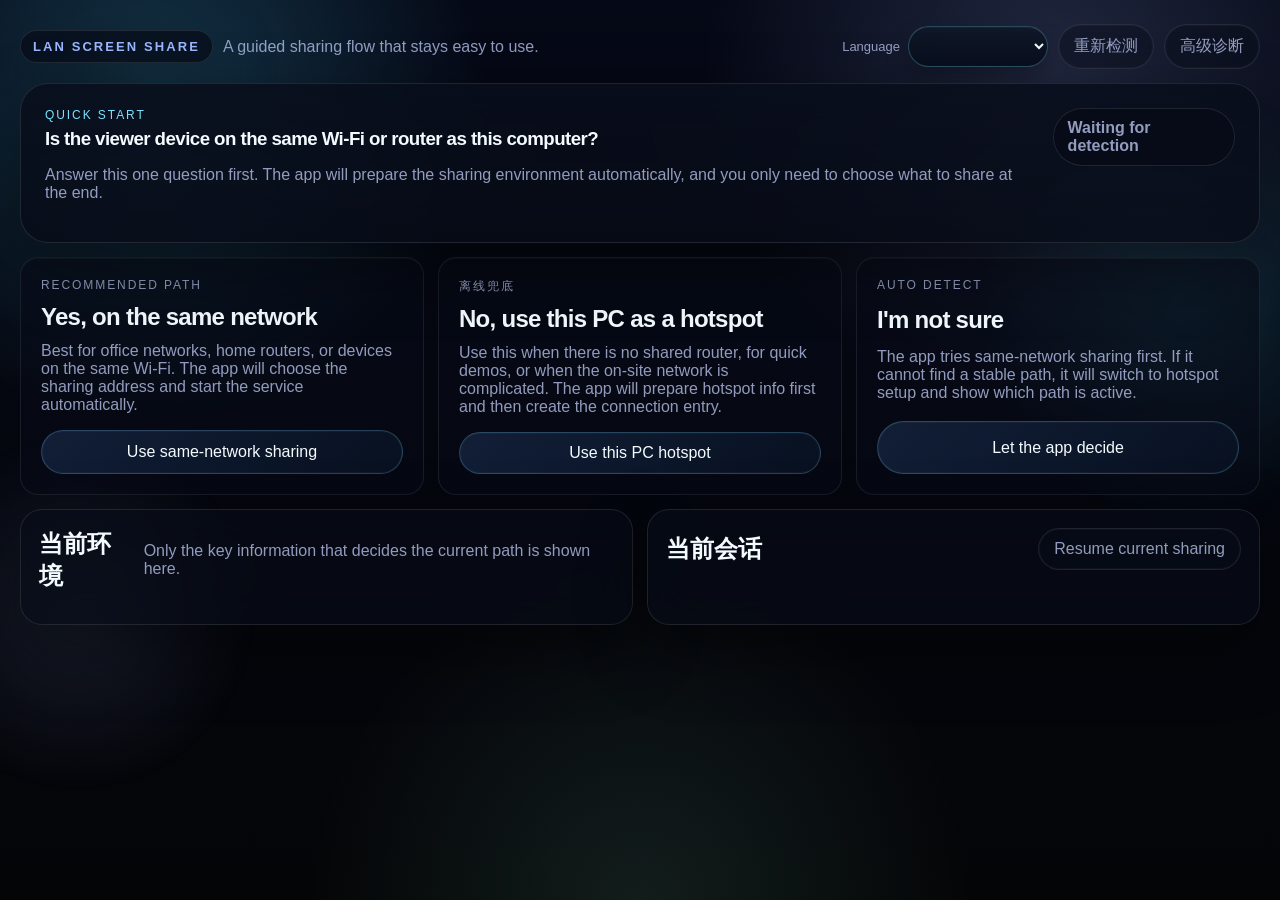
==== commit 8320c55d: "更新安装包" ====
--- a/src/desktop_host/webui/index.html
+++ b/src/desktop_host/webui/index.html
@@ -604,6 +604,13 @@
     </div>
   </div>
 
+  <script>
+    window.LanShareI18nConfig = {
+      useStorage: false,
+      persist: false,
+      initialLocale: (navigator.languages && navigator.languages[0]) || navigator.language || document.documentElement.lang || "en"
+    };
+  </script>
   <script src="/assets/i18n.js"></script>
   <script src="./app.js"></script>
 </body>
--- a/src/desktop_host/webui/style.css
+++ b/src/desktop_host/webui/style.css
@@ -626,6 +626,31 @@
   min-width: 140px;
   padding: 10px 12px;
   border-radius: 999px;
+  color-scheme: dark;
+  border-color: rgba(124, 226, 255, 0.28);
+  background-color: rgba(8, 14, 28, 0.98);
+  background:
+    linear-gradient(180deg, rgba(16, 24, 40, 0.96), rgba(8, 14, 28, 0.96));
+  color: var(--ink);
+  box-shadow: inset 0 1px 0 rgba(255, 255, 255, 0.04), 0 12px 24px rgba(0, 0, 0, 0.24);
+}
+
+.locale-inline select:hover,
+.locale-inline select:focus {
+  border-color: rgba(124, 226, 255, 0.5);
+  background-color: rgba(10, 18, 34, 0.98);
+  background:
+    linear-gradient(180deg, rgba(20, 30, 48, 0.98), rgba(10, 18, 34, 0.98));
+}
+
+.locale-inline select option {
+  background: #0a1220;
+  color: var(--ink);
+}
+
+.locale-inline select option:checked {
+  background: #7ce2ff;
+  color: #03111f;
 }
 
 .divider {
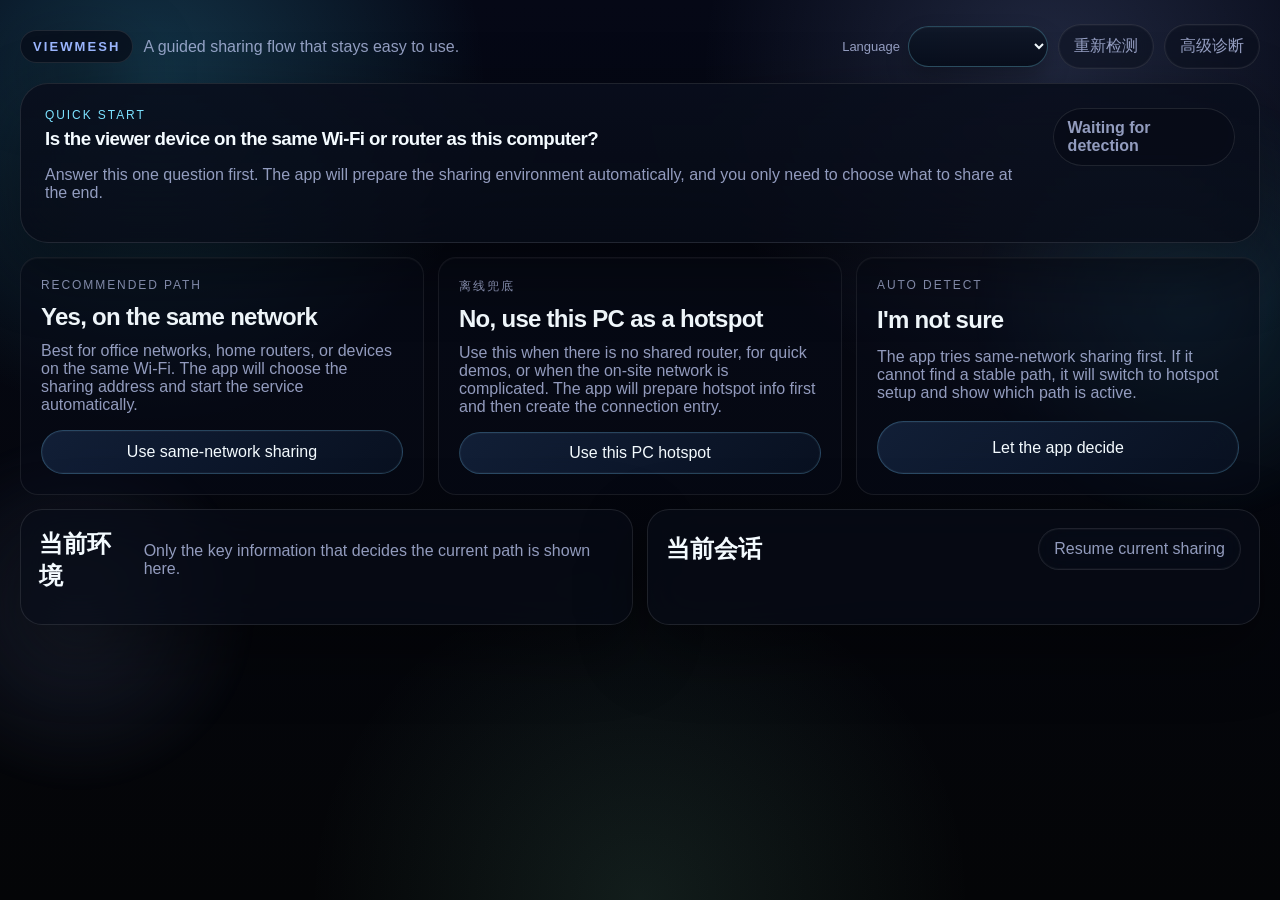
==== commit ab13f4f0: "更新软件名称" ====
--- a/src/desktop_host/webui/index.html
+++ b/src/desktop_host/webui/index.html
@@ -4,7 +4,7 @@
   <meta charset="utf-8">
   <meta name="viewport" content="width=device-width, initial-scale=1">
   <meta name="theme-color" content="#050816">
-  <title>LanScreenShare 引导与控制台</title>
+  <title>ViewMesh 引导与控制台</title>
   <link rel="stylesheet" href="./style.css">
 </head>
 <body class="admin-page">
@@ -12,7 +12,7 @@
     <section class="guided-route active" data-route-view="guide">
       <div class="guided-topbar">
         <div class="guided-appmeta">
-          <span class="guided-badge">LAN Screen Share</span>
+          <span class="guided-badge">ViewMesh</span>
           <span class="muted">专业但易用的共享引导</span>
         </div>
         <div class="action-row compact">
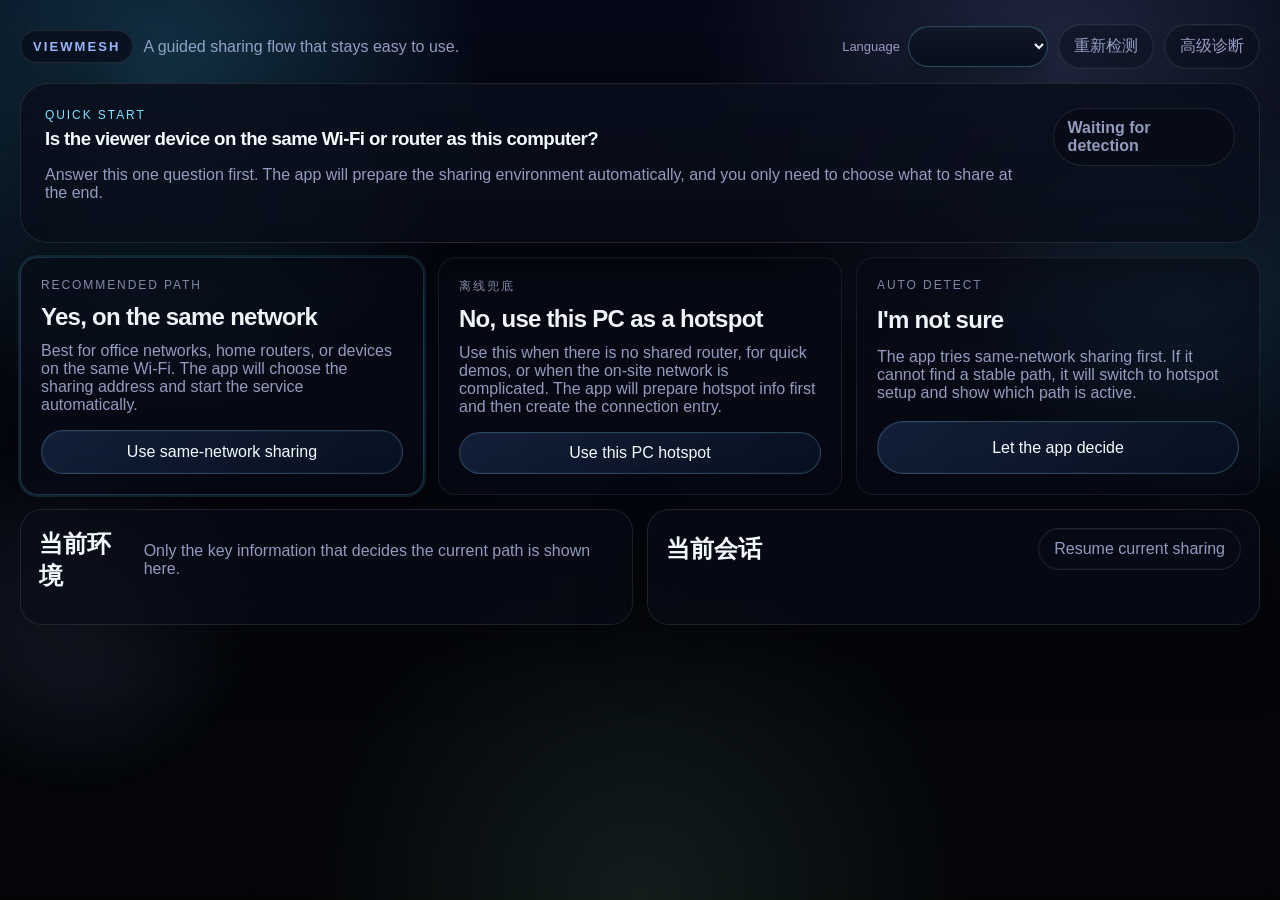
==== commit a859529b: "UI: lower the barrier on the guided desktop shell Make the beginner-facing simplified flow readable " ====
--- a/src/desktop_host/webui/index.html
+++ b/src/desktop_host/webui/index.html
@@ -214,27 +214,17 @@
         </article>
       </section>
 
-      <section class="summary-grid">
-        <article class="card debug-card">
-          <div class="card-head">
-            <h2>Debug Trace</h2>
-            <button class="ghost" id="shareDebugClearBtn" data-local-action="clear-share-debug">Clear</button>
-          </div>
-          <dl id="shareDebugMeta"></dl>
-          <pre class="debug-log" id="shareDebugLog">No debug entries yet.</pre>
-        </article>
-      </section>
     </section>
 
     <div class="advanced-shell" data-route-view="advanced" hidden>
       <header class="hero">
         <div class="hero-copy">
-          <p class="eyebrow">Migration Workspace</p>
-          <h1>HTML Admin Shell</h1>
-          <p class="subtitle">The desktop-only admin shell is now the primary operator workspace for Dashboard, Session, Network, Sharing, Monitor, Diagnostics, and Settings.</p>
+          <p class="eyebrow">高级模式</p>
+          <h1>高级诊断与设置</h1>
+          <p class="subtitle">这里提供会话、网络、共享、监控、诊断与设置的完整控制。日常共享用不到，遇到问题时再进来。</p>
         </div>
         <div class="hero-meta">
-          <div class="status idle" id="bridgeStatus">Waiting for bridge</div>
+          <div class="status idle" id="bridgeStatus">正在连接…</div>
           <div class="action-row compact">
             <label class="locale-inline">
               <span>Language</span>
@@ -242,18 +232,18 @@
             </label>
             <button class="ghost" data-route-target="last-simple">返回简化模式</button>
           </div>
-          <div class="native-note">The HTML admin shell now owns the main workflow. Native pages remain in place only as a fallback when WebView2 is unavailable.</div>
+          <div class="native-note">当 WebView2 不可用时，系统会自动回退到原生页面。</div>
         </div>
       </header>
 
       <nav class="tabs">
-        <button class="tab active" data-tab="dashboard">Dashboard</button>
-        <button class="tab" data-tab="session">Session</button>
-        <button class="tab" data-tab="network">Network</button>
-        <button class="tab" data-tab="sharing">Sharing</button>
-        <button class="tab" data-tab="monitor">Monitor</button>
-        <button class="tab" data-tab="diagnostics">Diagnostics</button>
-        <button class="tab" data-tab="settings">Settings</button>
+        <button class="tab active" data-tab="dashboard">概览</button>
+        <button class="tab" data-tab="session">会话</button>
+        <button class="tab" data-tab="network">网络</button>
+        <button class="tab" data-tab="sharing">共享</button>
+        <button class="tab" data-tab="monitor">监控</button>
+        <button class="tab" data-tab="diagnostics">诊断</button>
+        <button class="tab" data-tab="settings">设置</button>
       </nav>
 
       <section class="view active" data-view="dashboard">
@@ -593,10 +583,10 @@
 
       <section class="card">
         <div class="card-head">
-          <h2>Raw Snapshot</h2>
+          <h2>原始状态数据</h2>
           <div class="action-row compact">
-            <button class="ghost" data-command="request-snapshot">Refresh Snapshot</button>
-            <span class="muted">Useful while the HTML shell is still under active migration.</span>
+            <button class="ghost" data-command="request-snapshot">刷新状态</button>
+            <span class="muted">仅在排查问题时参考。</span>
           </div>
         </div>
         <pre id="rawState">{}</pre>
--- a/src/desktop_host/webui/style.css
+++ b/src/desktop_host/webui/style.css
@@ -106,8 +106,8 @@
 }
 
 .guided-status-card {
-  background: linear-gradient(135deg, rgba(255, 252, 247, 0.98), rgba(246, 238, 223, 0.96));
-  border: 1px solid var(--line);
+  background: var(--card-strong);
+  border: 1px solid var(--line-strong);
   border-radius: 22px;
   box-shadow: var(--shadow);
   padding: 24px;
@@ -140,9 +140,19 @@
   padding: 20px;
   border-radius: 18px;
   border: 1px solid var(--line);
-  background:
-    linear-gradient(180deg, rgba(255, 255, 255, 0.9), rgba(250, 245, 238, 0.96));
+  background: var(--card);
   box-shadow: var(--shadow);
+  transition: border-color 160ms ease, transform 160ms ease;
+}
+
+.choice-card:hover {
+  border-color: var(--line-strong);
+  transform: translateY(-2px);
+}
+
+.choice-grid .choice-card:first-child {
+  border-color: var(--line-strong);
+  box-shadow: 0 0 0 2px var(--accent-soft), var(--shadow);
 }
 
 .choice-copy {
@@ -181,8 +191,8 @@
   align-items: center;
   padding: 12px 14px;
   border-radius: 14px;
-  border: 1px solid rgba(115, 94, 61, 0.14);
-  background: rgba(255, 255, 255, 0.74);
+  border: 1px solid var(--line);
+  background: rgba(255, 255, 255, 0.04);
 }
 
 .step-index {
@@ -192,7 +202,7 @@
   width: 36px;
   height: 36px;
   border-radius: 999px;
-  background: rgba(23, 32, 42, 0.08);
+  background: rgba(255, 255, 255, 0.08);
   color: var(--ink);
   font-weight: 700;
 }
@@ -212,13 +222,13 @@
 }
 
 .step-item.is-complete {
-  border-color: rgba(15, 123, 108, 0.22);
-  background: rgba(210, 240, 235, 0.8);
+  border-color: rgba(143, 242, 208, 0.32);
+  background: rgba(143, 242, 208, 0.1);
 }
 
 .step-item.is-complete .step-index {
-  background: var(--accent);
-  color: #fff;
+  background: var(--ok);
+  color: #04241c;
 }
 
 .step-item.is-current {
@@ -238,13 +248,13 @@
 
 .attention-card {
   margin-bottom: 14px;
-  border-color: rgba(214, 161, 70, 0.2);
-  background: rgba(255, 250, 240, 0.96);
+  border-color: rgba(255, 225, 140, 0.34);
+  background: rgba(255, 225, 140, 0.08);
 }
 
 .attention-text {
   margin: 0;
-  color: #5f4a22;
+  color: rgba(244, 251, 255, 0.86);
   line-height: 1.6;
 }
 
@@ -319,8 +329,8 @@
 .status {
   padding: 10px 14px;
   border-radius: 999px;
-  background: #ece7dc;
-  color: #5a5345;
+  background: rgba(255, 255, 255, 0.08);
+  color: var(--muted);
   font-weight: 600;
 }
 
@@ -367,6 +377,29 @@
   background: #2d343f;
 }
 
+/* the single primary call-to-action on the guided prepare / share pages */
+#shareStartBtn,
+#preparePrimaryBtn {
+  background: var(--accent);
+  border-color: transparent;
+  color: #04141d;
+  font-weight: 650;
+}
+
+#shareStartBtn:hover,
+#preparePrimaryBtn:hover {
+  background: var(--accent);
+  filter: brightness(1.08);
+}
+
+#shareStartBtn:disabled,
+#preparePrimaryBtn:disabled {
+  opacity: 0.45;
+  filter: none;
+  cursor: default;
+  transform: none;
+}
+
 .tab,
 .ghost,
 .secondary {
@@ -383,7 +416,7 @@
 .ghost:hover,
 .secondary:hover,
 .tab:hover {
-  background: #e2dccf;
+  background: rgba(255, 255, 255, 0.08);
 }
 
 .view {
@@ -400,8 +433,8 @@
 }
 
 .status-panel {
-  background: linear-gradient(135deg, rgba(255, 252, 247, 0.98), rgba(245, 239, 227, 0.96));
-  border: 1px solid var(--line);
+  background: var(--card-strong);
+  border: 1px solid var(--line-strong);
   border-radius: 22px;
   box-shadow: var(--shadow);
   padding: 22px;
@@ -432,7 +465,7 @@
 }
 
 .tone-not-ready {
-  color: #6b5b43;
+  color: var(--warn);
 }
 
 .status-detail {
@@ -498,7 +531,7 @@
   grid-template-columns: 132px 1fr;
   gap: 10px;
   padding: 8px 0;
-  border-bottom: 1px solid rgba(215, 206, 192, 0.6);
+  border-bottom: 1px solid var(--line);
 }
 
 .row:last-child {
@@ -541,7 +574,7 @@
   padding: 14px;
   border-radius: 14px;
   border: 1px solid var(--line);
-  background: rgba(255, 255, 255, 0.74);
+  background: rgba(255, 255, 255, 0.04);
 }
 
 .suggestion h3,
@@ -604,10 +637,21 @@
   width: 100%;
   padding: 12px 13px;
   border-radius: 12px;
-  border: 1px solid rgba(115, 94, 61, 0.2);
-  background: rgba(255, 255, 255, 0.88);
+  border: 1px solid var(--line);
+  background: rgba(255, 255, 255, 0.05);
   font: inherit;
   color: var(--ink);
+}
+
+input::placeholder {
+  color: rgba(201, 212, 255, 0.4);
+}
+
+input:focus,
+select:focus {
+  outline: none;
+  border-color: var(--line-strong);
+  background: rgba(255, 255, 255, 0.07);
 }
 
 .locale-inline {
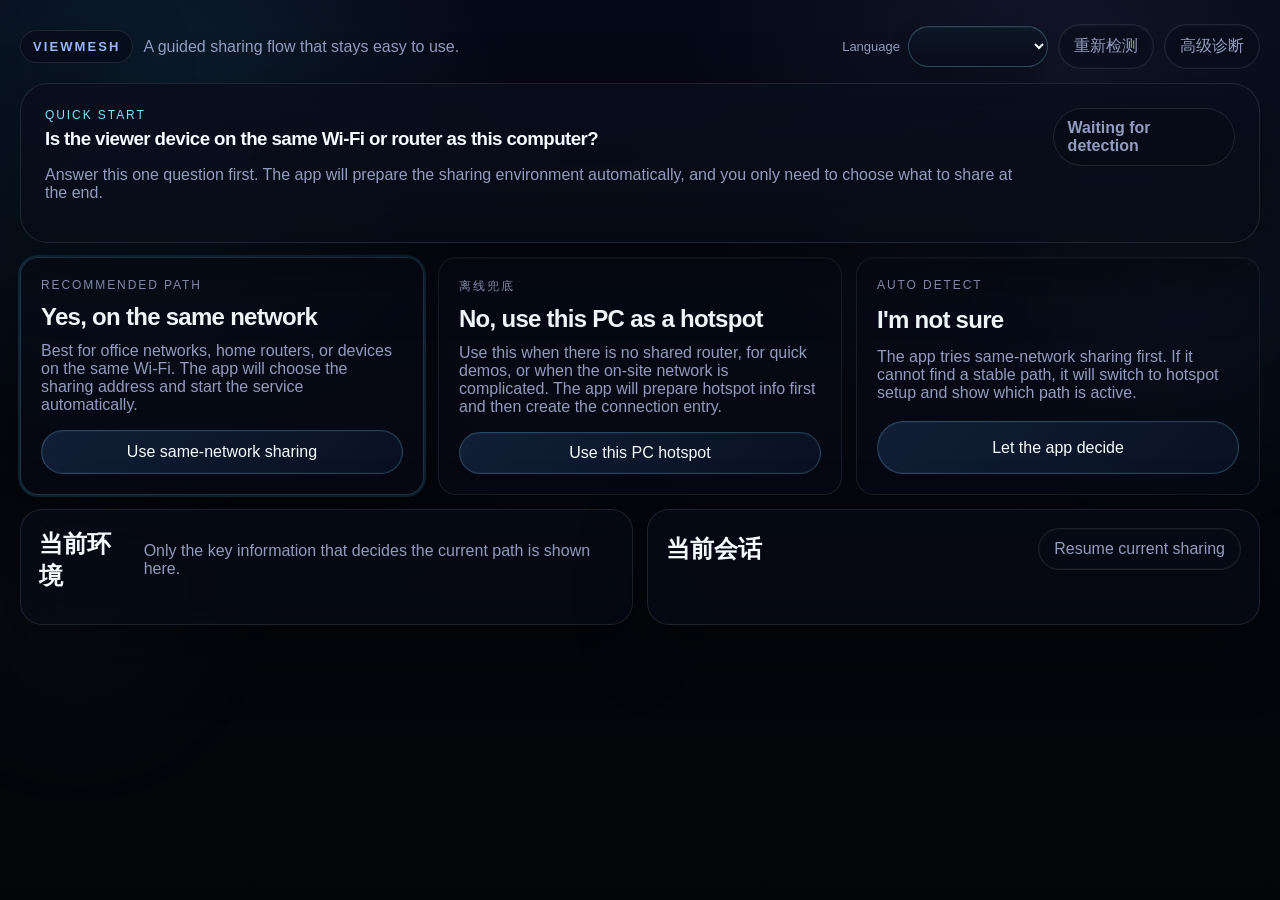
==== commit b8c653be: "UI: show an inline QR code on the share page Make the connection hand-off scan-first instead of hidi" ====
--- a/src/desktop_host/webui/index.html
+++ b/src/desktop_host/webui/index.html
@@ -184,15 +184,32 @@
         <p class="attention-text" id="shareAttentionText">当前没有额外提醒。</p>
       </article>
 
-      <section class="summary-grid">
-        <article class="card">
-          <div class="card-head">
-            <h2>让对方连接</h2>
+      <section class="card qr-card">
+        <div class="card-head">
+          <h2>让对方连接</h2>
+          <button class="ghost" data-command="show-qr">放大 / 分享卡片</button>
+        </div>
+        <div class="qr-hero">
+          <div class="qr-frame is-empty" id="shareQrFrame">
+            <div class="qr-mount" id="shareQrMount"></div>
+            <p class="qr-frame-empty" id="shareQrEmpty">准备完成后，这里会出现二维码</p>
+          </div>
+          <div class="qr-hero-side">
+            <p class="qr-lead" id="shareQrLead">让对方用手机扫码，或打开下面的地址</p>
+            <div class="qr-url">
+              <span class="qr-url-label">访问地址</span>
+              <code id="shareViewerUrlText">准备后自动生成</code>
+            </div>
             <div class="action-row compact">
               <button class="secondary" data-command="copy-viewer-url">复制地址</button>
-              <button class="ghost" data-command="show-qr">显示二维码</button>
-            </div>
-          </div>
+            </div>
+          </div>
+        </div>
+      </section>
+
+      <section class="summary-grid">
+        <article class="card">
+          <h2>热点信息</h2>
           <dl id="shareAccessCard"></dl>
         </article>
 
@@ -602,6 +619,7 @@
     };
   </script>
   <script src="/assets/i18n.js"></script>
+  <script src="/assets/share_card_qr.bundle.js"></script>
   <script src="./app.js"></script>
 </body>
 </html>
--- a/src/desktop_host/webui/style.css
+++ b/src/desktop_host/webui/style.css
@@ -27,9 +27,8 @@
   font-family: var(--font);
   color: var(--ink);
   background:
-    radial-gradient(circle at 12% 10%, rgba(72, 214, 255, 0.22), transparent 24%),
-    radial-gradient(circle at 82% 8%, rgba(156, 183, 255, 0.18), transparent 26%),
-    radial-gradient(circle at 50% 100%, rgba(143, 242, 208, 0.1), transparent 30%),
+    radial-gradient(circle at 12% 10%, rgba(72, 214, 255, 0.1), transparent 26%),
+    radial-gradient(circle at 82% 8%, rgba(156, 183, 255, 0.08), transparent 28%),
     linear-gradient(180deg, #050816 0%, #040507 100%);
   min-height: 100vh;
   overflow-x: hidden;
@@ -43,8 +42,8 @@
   inset: auto;
   border-radius: 999px;
   pointer-events: none;
-  filter: blur(10px);
-  opacity: 0.8;
+  filter: blur(60px);
+  opacity: 0.32;
 }
 
 body::before {
@@ -282,6 +281,99 @@
   min-width: 148px;
 }
 
+/* ---- inline QR handoff on the share page ---- */
+.qr-card {
+  margin-bottom: 14px;
+}
+
+.qr-hero {
+  display: flex;
+  gap: 22px;
+  align-items: center;
+  flex-wrap: wrap;
+}
+
+.qr-frame {
+  flex: none;
+  width: 204px;
+  height: 204px;
+  display: grid;
+  place-items: center;
+  padding: 12px;
+  border-radius: 16px;
+  background: #ffffff;
+  box-shadow: var(--shadow);
+}
+
+.qr-frame.is-empty {
+  background: rgba(255, 255, 255, 0.04);
+  border: 1px dashed var(--line-strong);
+  box-shadow: none;
+}
+
+.qr-frame .qr-mount {
+  line-height: 0;
+}
+
+.qr-frame .qr-mount svg {
+  display: block;
+  width: 180px;
+  height: 180px;
+  border-radius: 4px;
+}
+
+.qr-frame.is-empty .qr-mount {
+  display: none;
+}
+
+.qr-frame-empty {
+  margin: 0;
+  padding: 0 14px;
+  text-align: center;
+  color: var(--muted);
+  font-size: 13px;
+  line-height: 1.5;
+}
+
+.qr-hero-side {
+  flex: 1;
+  min-width: 240px;
+  display: flex;
+  flex-direction: column;
+  gap: 14px;
+}
+
+.qr-lead {
+  margin: 0;
+  font-size: 16px;
+  font-weight: 600;
+  color: var(--ink);
+}
+
+.qr-url {
+  display: flex;
+  flex-direction: column;
+  gap: 6px;
+  padding: 12px 14px;
+  border-radius: 12px;
+  border: 1px solid var(--line);
+  background: rgba(255, 255, 255, 0.04);
+}
+
+.qr-url-label {
+  font-size: 11px;
+  letter-spacing: 0.08em;
+  text-transform: uppercase;
+  color: var(--muted);
+}
+
+.qr-url code {
+  font-family: Consolas, "Cascadia Mono", monospace;
+  font-size: 14px;
+  color: var(--ink);
+  word-break: break-all;
+}
+
 .advanced-shell {
   display: block;
 }
@@ -457,7 +549,7 @@
 
 .tone-ready,
 .tone-sharing {
-  color: var(--accent);
+  color: var(--ok);
 }
 
 .tone-error {
@@ -1062,7 +1154,7 @@
 
 .tone-ready,
 .tone-sharing {
-  color: var(--accent);
+  color: var(--ok);
 }
 
 .tone-error {
@@ -1070,7 +1162,7 @@
 }
 
 .tone-not-ready {
-  color: var(--muted);
+  color: var(--warn);
 }
 
 .step-item {
